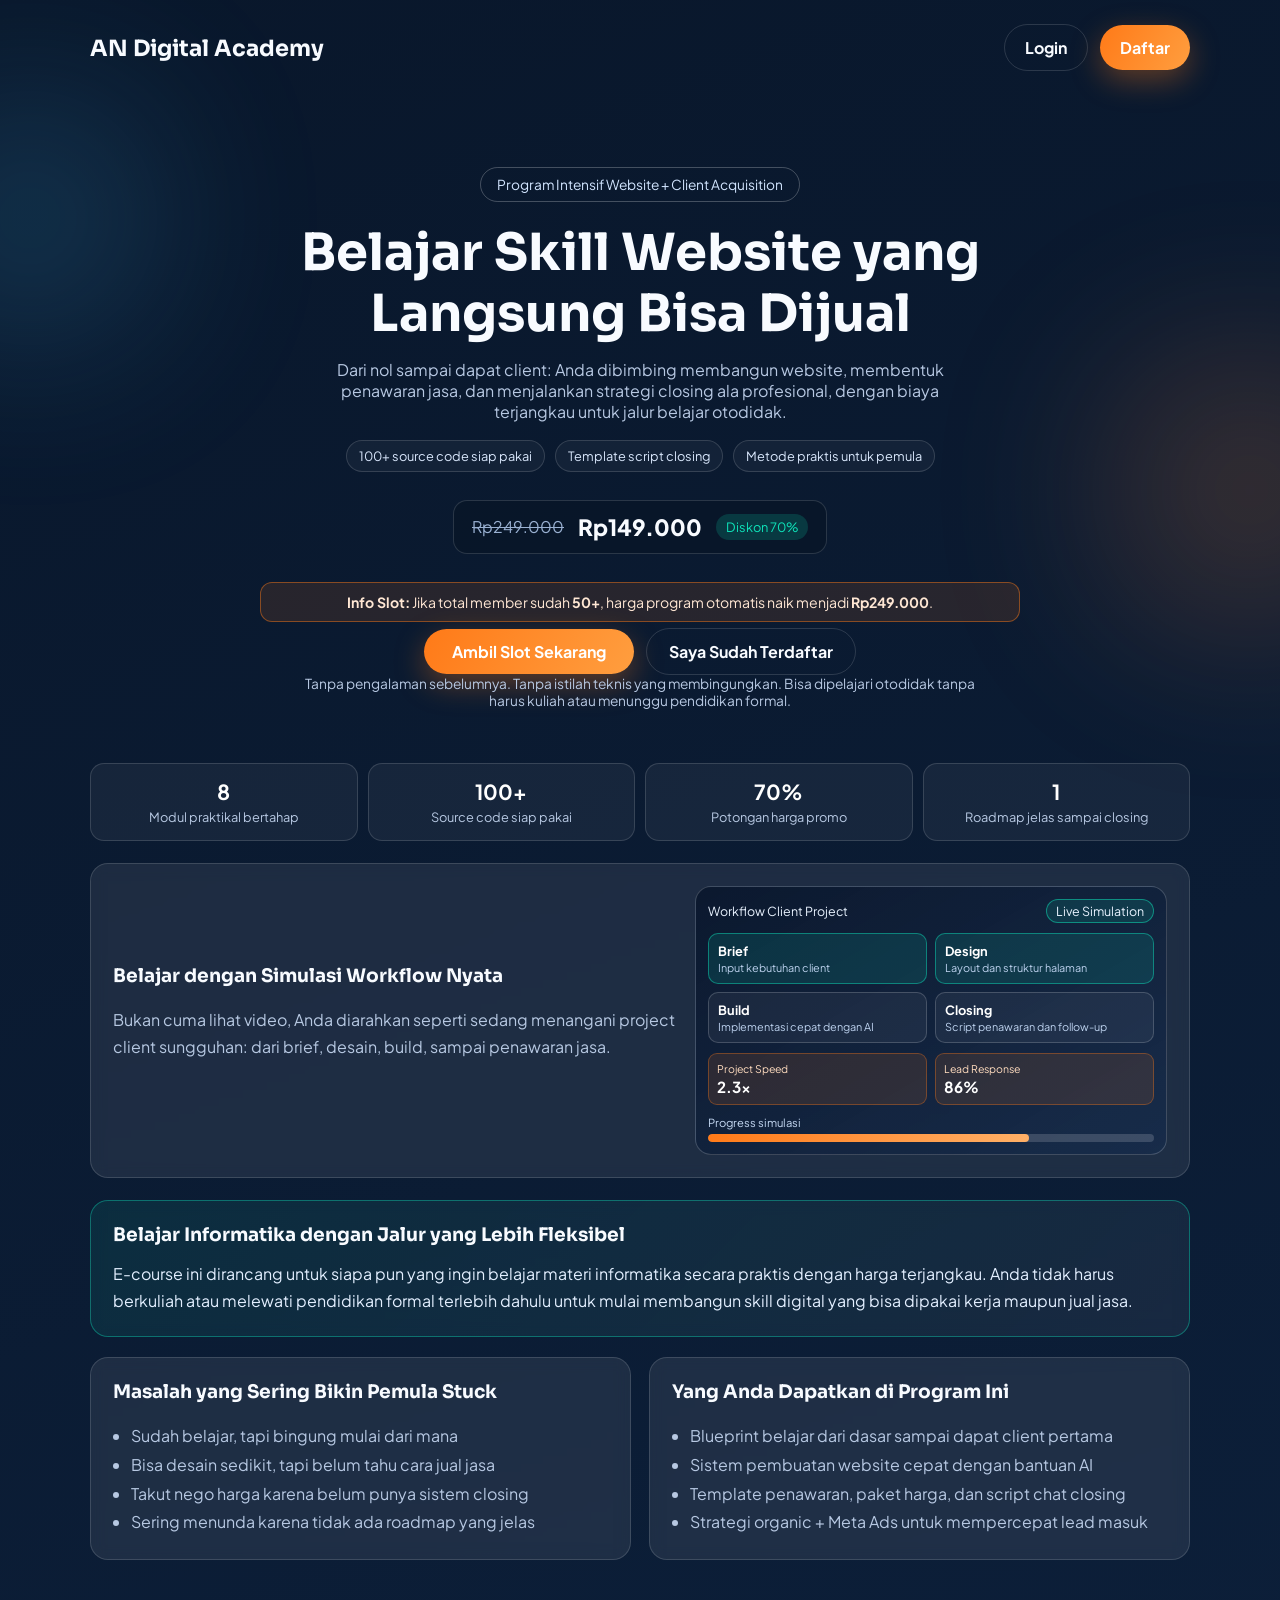
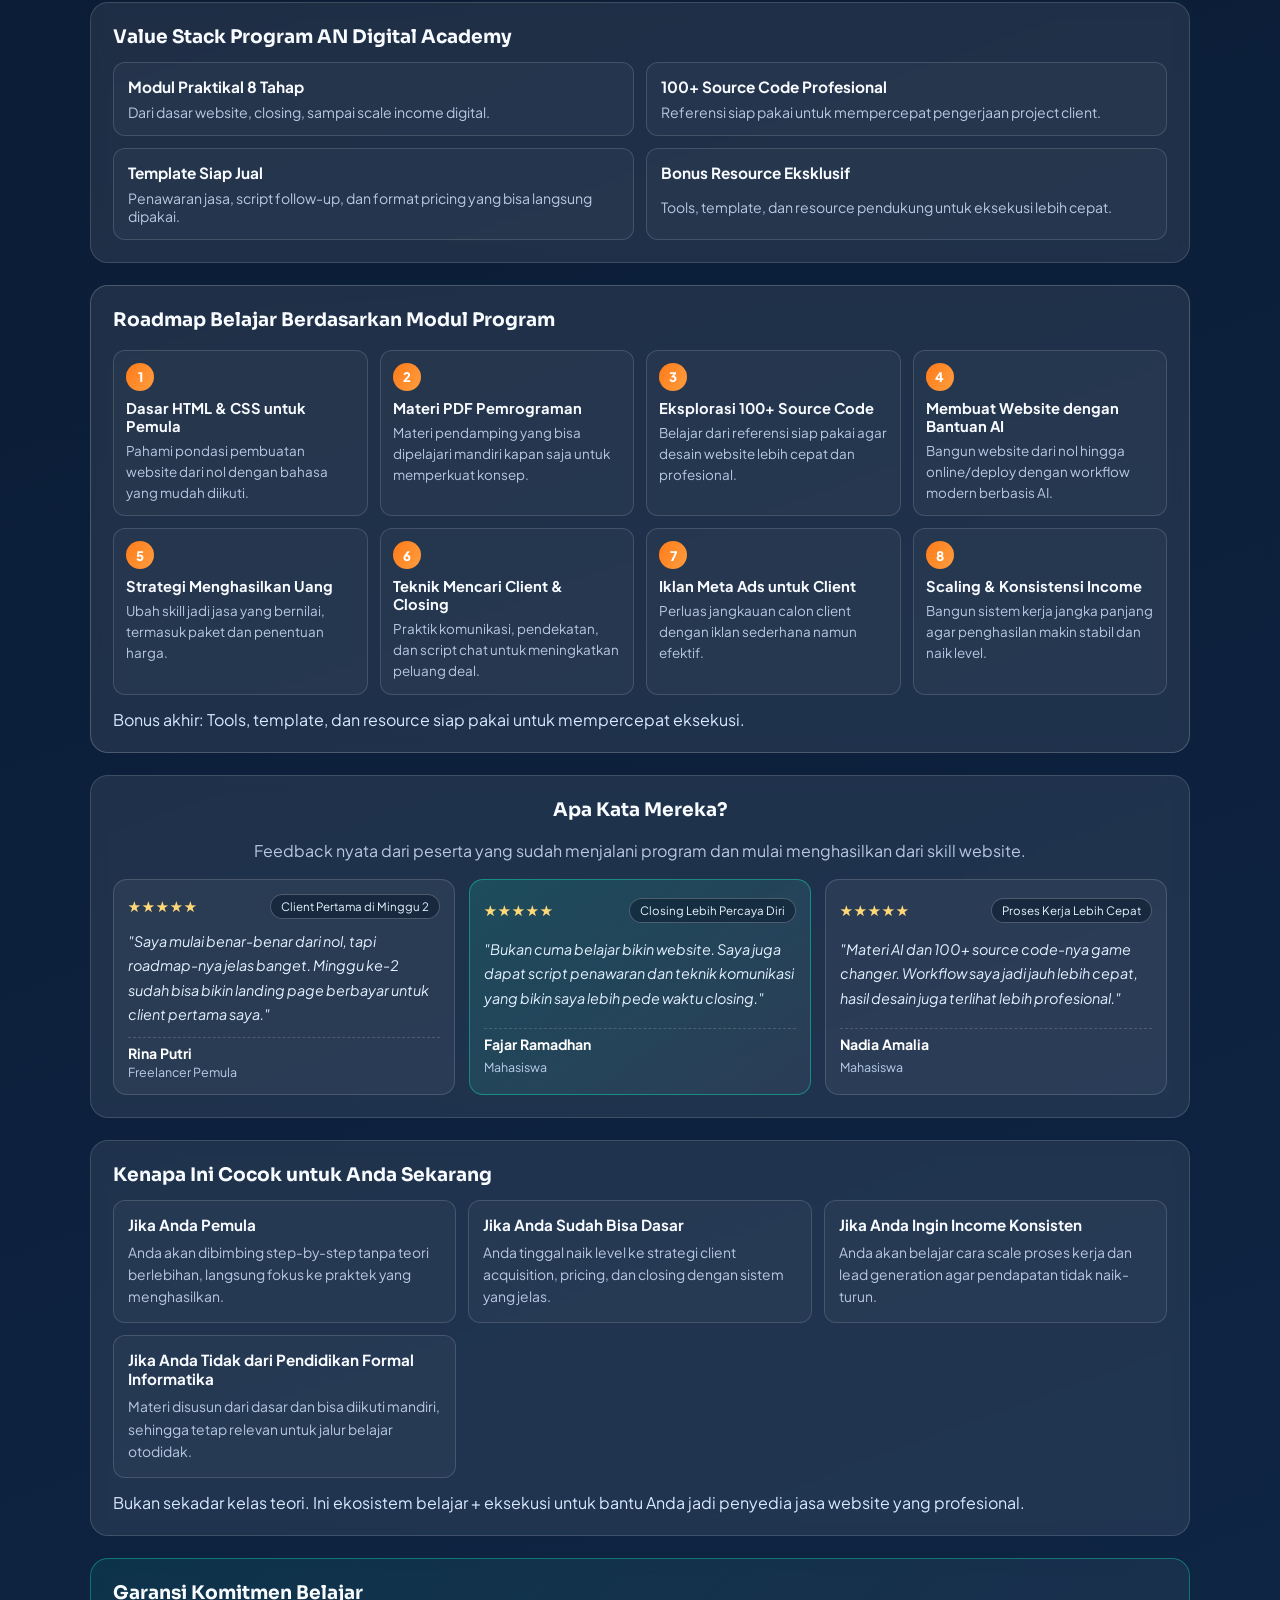
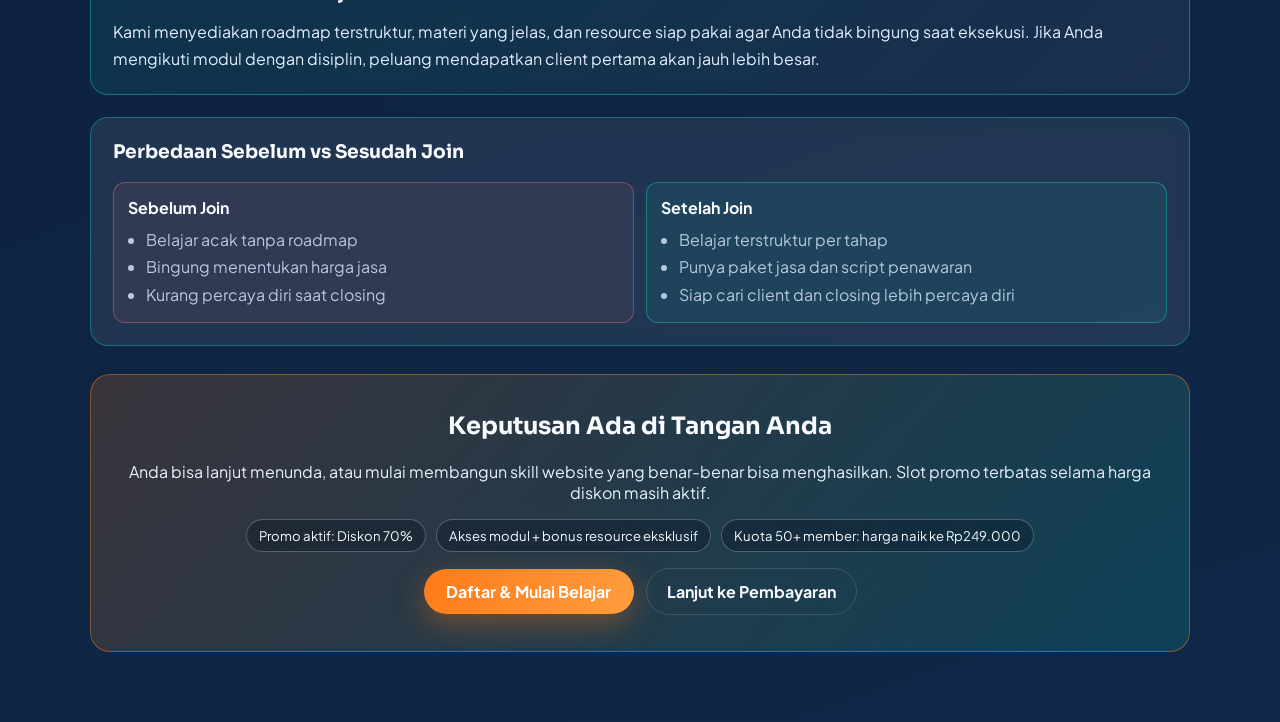
==== index.html @ 570a6ccb "add project" ====
<!DOCTYPE html>
<html lang="id">
<head>
  <meta charset="UTF-8">
  <meta name="viewport" content="width=device-width, initial-scale=1.0">
  <title>AN Digital Academy</title>

  <link rel="preconnect" href="https://fonts.googleapis.com">
  <link rel="preconnect" href="https://fonts.gstatic.com" crossorigin>
  <link href="https://fonts.googleapis.com/css2?family=Plus+Jakarta+Sans:wght@400;500;700;800&family=Sora:wght@600;700&display=swap" rel="stylesheet">
  <link rel="stylesheet" href="style.css">
</head>
<body>

  <div class="bg-glow bg-glow-left"></div>
  <div class="bg-glow bg-glow-right"></div>

  <header class="site-header container">
    <h1 class="brand">AN Digital Academy</h1>
    <nav class="nav-actions">
      <a href="login.html" class="btn btn-outline">Login</a>
      <a href="register.html" class="btn btn-primary">Daftar</a>
    </nav>
  </header>

  <main>
    <section class="hero container">
      <span class="pill">Program Intensif Website + Client Acquisition</span>
      <h2>Belajar Skill Website yang<br>Langsung Bisa Dijual</h2>
      <p>Dari nol sampai dapat client: Anda dibimbing membangun website, membentuk penawaran jasa, dan menjalankan strategi closing ala profesional, dengan biaya terjangkau untuk jalur belajar otodidak.</p>

      <div class="hero-proof">
        <span>100+ source code siap pakai</span>
        <span>Template script closing</span>
        <span>Metode praktis untuk pemula</span>
      </div>

      <div class="price-box">
        <span class="old">Rp249.000</span>
        <span class="new">Rp149.000</span>
        <span class="tag">Diskon 70%</span>
      </div>

      <div class="slot-alert">
        <strong>Info Slot:</strong> Jika total member sudah <strong>50+</strong>, harga program otomatis naik menjadi <strong>Rp249.000</strong>.
      </div>

      <div class="hero-actions">
        <a href="register.html" class="btn btn-primary">Ambil Slot Sekarang</a>
        <a href="login.html" class="btn btn-outline">Saya Sudah Terdaftar</a>
      </div>

      <p class="hero-note">Tanpa pengalaman sebelumnya. Tanpa istilah teknis yang membingungkan. Bisa dipelajari otodidak tanpa harus kuliah atau menunggu pendidikan formal.</p>
    </section>

    <section class="container stats-strip">
      <article class="stat-item">
        <strong>8</strong>
        <span>Modul praktikal bertahap</span>
      </article>
      <article class="stat-item">
        <strong>100+</strong>
        <span>Source code siap pakai</span>
      </article>
      <article class="stat-item">
        <strong>70%</strong>
        <span>Potongan harga promo</span>
      </article>
      <article class="stat-item">
        <strong>1</strong>
        <span>Roadmap jelas sampai closing</span>
      </article>
    </section>

    <section class="container card card-wide visual-spotlight">
      <div class="spotlight-copy">
        <h3>Belajar dengan Simulasi Workflow Nyata</h3>
        <p>Bukan cuma lihat video, Anda diarahkan seperti sedang menangani project client sungguhan: dari brief, desain, build, sampai penawaran jasa.</p>
      </div>
      <div class="workflow-mockup" aria-hidden="true">
        <div class="workflow-header">
          <span>Workflow Client Project</span>
          <span class="workflow-status">Live Simulation</span>
        </div>
        <div class="workflow-steps">
          <div class="workflow-step active">
            <strong>Brief</strong>
            <small>Input kebutuhan client</small>
          </div>
          <div class="workflow-step active">
            <strong>Design</strong>
            <small>Layout dan struktur halaman</small>
          </div>
          <div class="workflow-step">
            <strong>Build</strong>
            <small>Implementasi cepat dengan AI</small>
          </div>
          <div class="workflow-step">
            <strong>Closing</strong>
            <small>Script penawaran dan follow-up</small>
          </div>
        </div>
        <div class="workflow-kpi">
          <article>
            <span>Project Speed</span>
            <strong>2.3x</strong>
          </article>
          <article>
            <span>Lead Response</span>
            <strong>86%</strong>
          </article>
        </div>
        <div class="workflow-progress">
          <span>Progress simulasi</span>
          <div class="progress-track"><i></i></div>
        </div>
      </div>
    </section>

    <section class="container card card-wide guarantee-box">
      <h3>Belajar Informatika dengan Jalur yang Lebih Fleksibel</h3>
      <p>E-course ini dirancang untuk siapa pun yang ingin belajar materi informatika secara praktis dengan harga terjangkau. Anda tidak harus berkuliah atau melewati pendidikan formal terlebih dahulu untuk mulai membangun skill digital yang bisa dipakai kerja maupun jual jasa.</p>
    </section>

    <section class="container section-grid lp-pain-grid">
      <article class="card">
        <h3>Masalah yang Sering Bikin Pemula Stuck</h3>
        <ul class="feature-list">
          <li>Sudah belajar, tapi bingung mulai dari mana</li>
          <li>Bisa desain sedikit, tapi belum tahu cara jual jasa</li>
          <li>Takut nego harga karena belum punya sistem closing</li>
          <li>Sering menunda karena tidak ada roadmap yang jelas</li>
        </ul>
      </article>

      <article class="card">
        <h3>Yang Anda Dapatkan di Program Ini</h3>
        <ul class="feature-list">
          <li>Blueprint belajar dari dasar sampai dapat client pertama</li>
          <li>Sistem pembuatan website cepat dengan bantuan AI</li>
          <li>Template penawaran, paket harga, dan script chat closing</li>
          <li>Strategi organic + Meta Ads untuk mempercepat lead masuk</li>
        </ul>
      </article>
    </section>

    <section class="container card card-wide offer-stack">
      <h3>Value Stack Program AN Digital Academy</h3>
      <div class="stack-grid">
        <article class="stack-item">
          <strong>Modul Praktikal 8 Tahap</strong>
          <span>Dari dasar website, closing, sampai scale income digital.</span>
        </article>
        <article class="stack-item">
          <strong>100+ Source Code Profesional</strong>
          <span>Referensi siap pakai untuk mempercepat pengerjaan project client.</span>
        </article>
        <article class="stack-item">
          <strong>Template Siap Jual</strong>
          <span>Penawaran jasa, script follow-up, dan format pricing yang bisa langsung dipakai.</span>
        </article>
        <article class="stack-item">
          <strong>Bonus Resource Eksklusif</strong>
          <span>Tools, template, dan resource pendukung untuk eksekusi lebih cepat.</span>
        </article>
      </div>
    </section>

    <section class="container card card-wide roadmap-box">
      <h3>Roadmap Belajar Berdasarkan Modul Program</h3>
      <div class="roadmap-track">
        <article class="roadmap-step">
          <span class="step-dot">1</span>
          <h4>Dasar HTML &amp; CSS untuk Pemula</h4>
          <p>Pahami pondasi pembuatan website dari nol dengan bahasa yang mudah diikuti.</p>
        </article>
        <article class="roadmap-step">
          <span class="step-dot">2</span>
          <h4>Materi PDF Pemrograman</h4>
          <p>Materi pendamping yang bisa dipelajari mandiri kapan saja untuk memperkuat konsep.</p>
        </article>
        <article class="roadmap-step">
          <span class="step-dot">3</span>
          <h4>Eksplorasi 100+ Source Code</h4>
          <p>Belajar dari referensi siap pakai agar desain website lebih cepat dan profesional.</p>
        </article>
        <article class="roadmap-step">
          <span class="step-dot">4</span>
          <h4>Membuat Website dengan Bantuan AI</h4>
          <p>Bangun website dari nol hingga online/deploy dengan workflow modern berbasis AI.</p>
        </article>
        <article class="roadmap-step">
          <span class="step-dot">5</span>
          <h4>Strategi Menghasilkan Uang</h4>
          <p>Ubah skill jadi jasa yang bernilai, termasuk paket dan penentuan harga.</p>
        </article>
        <article class="roadmap-step">
          <span class="step-dot">6</span>
          <h4>Teknik Mencari Client &amp; Closing</h4>
          <p>Praktik komunikasi, pendekatan, dan script chat untuk meningkatkan peluang deal.</p>
        </article>
        <article class="roadmap-step">
          <span class="step-dot">7</span>
          <h4>Iklan Meta Ads untuk Client</h4>
          <p>Perluas jangkauan calon client dengan iklan sederhana namun efektif.</p>
        </article>
        <article class="roadmap-step">
          <span class="step-dot">8</span>
          <h4>Scaling &amp; Konsistensi Income</h4>
          <p>Bangun sistem kerja jangka panjang agar penghasilan makin stabil dan naik level.</p>
        </article>
      </div>
      <p class="closing-note">Bonus akhir: Tools, template, dan resource siap pakai untuk mempercepat eksekusi.</p>
    </section>

    <section class="container card card-wide testimonials">
      <div class="testimonials-head">
        <h3>Apa Kata Mereka?</h3>
        <p>Feedback nyata dari peserta yang sudah menjalani program dan mulai menghasilkan dari skill website.</p>
      </div>

      <div class="quote-grid">
        <article class="testimonial-card">
          <div class="testimonial-top">
            <span class="rating">★★★★★</span>
            <span class="result-tag">Client Pertama di Minggu 2</span>
          </div>
          <blockquote>"Saya mulai benar-benar dari nol, tapi roadmap-nya jelas banget. Minggu ke-2 sudah bisa bikin landing page berbayar untuk client pertama saya."</blockquote>
          <div class="testimonial-user">
            <strong>Rina Putri</strong>
            <span>Freelancer Pemula</span>
          </div>
        </article>

        <article class="testimonial-card featured">
          <div class="testimonial-top">
            <span class="rating">★★★★★</span>
            <span class="result-tag">Closing Lebih Percaya Diri</span>
          </div>
          <blockquote>"Bukan cuma belajar bikin website. Saya juga dapat script penawaran dan teknik komunikasi yang bikin saya lebih pede waktu closing."</blockquote>
          <div class="testimonial-user">
            <strong>Fajar Ramadhan</strong>
            <span>Mahasiswa</span>
          </div>
        </article>

        <article class="testimonial-card">
          <div class="testimonial-top">
            <span class="rating">★★★★★</span>
            <span class="result-tag">Proses Kerja Lebih Cepat</span>
          </div>
          <blockquote>"Materi AI dan 100+ source code-nya game changer. Workflow saya jadi jauh lebih cepat, hasil desain juga terlihat lebih profesional."</blockquote>
          <div class="testimonial-user">
            <strong>Nadia Amalia</strong>
            <span>Mahasiswa</span>
          </div>
        </article>
      </div>
    </section>

    <section class="container card card-wide closing-frame">
      <h3>Kenapa Ini Cocok untuk Anda Sekarang</h3>
      <div class="closing-grid">
        <div>
          <h4>Jika Anda Pemula</h4>
          <p>Anda akan dibimbing step-by-step tanpa teori berlebihan, langsung fokus ke praktek yang menghasilkan.</p>
        </div>
        <div>
          <h4>Jika Anda Sudah Bisa Dasar</h4>
          <p>Anda tinggal naik level ke strategi client acquisition, pricing, dan closing dengan sistem yang jelas.</p>
        </div>
        <div>
          <h4>Jika Anda Ingin Income Konsisten</h4>
          <p>Anda akan belajar cara scale proses kerja dan lead generation agar pendapatan tidak naik-turun.</p>
        </div>
        <div>
          <h4>Jika Anda Tidak dari Pendidikan Formal Informatika</h4>
          <p>Materi disusun dari dasar dan bisa diikuti mandiri, sehingga tetap relevan untuk jalur belajar otodidak.</p>
        </div>
      </div>
      <p class="closing-note">Bukan sekadar kelas teori. Ini ekosistem belajar + eksekusi untuk bantu Anda jadi penyedia jasa website yang profesional.</p>
    </section>

    <section class="container card card-wide guarantee-box">
      <h3>Garansi Komitmen Belajar</h3>
      <p>Kami menyediakan roadmap terstruktur, materi yang jelas, dan resource siap pakai agar Anda tidak bingung saat eksekusi. Jika Anda mengikuti modul dengan disiplin, peluang mendapatkan client pertama akan jauh lebih besar.</p>
    </section>

    <section class="container card card-wide compare-box">
      <h3>Perbedaan Sebelum vs Sesudah Join</h3>
      <div class="compare-grid">
        <article class="compare-side before">
          <h4>Sebelum Join</h4>
          <ul>
            <li>Belajar acak tanpa roadmap</li>
            <li>Bingung menentukan harga jasa</li>
            <li>Kurang percaya diri saat closing</li>
          </ul>
        </article>
        <article class="compare-side after">
          <h4>Setelah Join</h4>
          <ul>
            <li>Belajar terstruktur per tahap</li>
            <li>Punya paket jasa dan script penawaran</li>
            <li>Siap cari client dan closing lebih percaya diri</li>
          </ul>
        </article>
      </div>
    </section>

    <section class="container cta">
      <h2>Keputusan Ada di Tangan Anda</h2>
      <p>Anda bisa lanjut menunda, atau mulai membangun skill website yang benar-benar bisa menghasilkan. Slot promo terbatas selama harga diskon masih aktif.</p>
      <div class="urgency-bar">
        <span>Promo aktif: Diskon 70%</span>
        <span>Akses modul + bonus resource eksklusif</span>
        <span>Kuota 50+ member: harga naik ke Rp249.000</span>
      </div>
      <div class="hero-actions">
        <a href="register.html" class="btn btn-primary">Daftar & Mulai Belajar</a>
        <a href="payment.html" class="btn btn-outline">Lanjut ke Pembayaran</a>
      </div>
    </section>
  </main>

</body>
</html>
---- style.css ----
:root {
  --bg-1: #09172b;
  --bg-2: #0f2748;
  --bg-card: rgba(255, 255, 255, 0.08);
  --text-main: #f8fbff;
  --text-soft: #b7c8e2;
  --line: rgba(255, 255, 255, 0.14);
  --primary: #ff7a18;
  --primary-dark: #dd6208;
  --accent: #0fe3ba;
  --danger: #ff6f7d;
}

* {
  box-sizing: border-box;
}

body {
  margin: 0;
  font-family: "Plus Jakarta Sans", sans-serif;
  color: var(--text-main);
  background:
    radial-gradient(1000px 500px at 10% -10%, #1f4f91 0%, transparent 60%),
    radial-gradient(900px 450px at 90% -20%, #6a2f8f 0%, transparent 55%),
    linear-gradient(160deg, var(--bg-1), var(--bg-2));
  min-height: 100vh;
  position: relative;
  overflow-x: hidden;
}

h1,
h2,
h3 {
  font-family: "Sora", sans-serif;
  margin-top: 0;
}

a {
  color: inherit;
}

.container {
  width: min(1100px, 92%);
  margin: 0 auto;
}

.bg-glow {
  position: fixed;
  border-radius: 50%;
  filter: blur(100px);
  opacity: 0.25;
  pointer-events: none;
  z-index: -1;
}

.bg-glow-left {
  width: 220px;
  height: 220px;
  background: #4bc7ff;
  top: 12%;
  left: -80px;
}

.bg-glow-right {
  width: 260px;
  height: 260px;
  background: #ff8a3c;
  top: 40%;
  right: -100px;
}

.site-header {
  padding: 24px 0;
  display: flex;
  justify-content: space-between;
  align-items: center;
  gap: 20px;
}

.brand {
  margin: 0;
  font-size: 1.4rem;
}

.nav-actions,
.hero-actions {
  display: flex;
  align-items: center;
  gap: 12px;
  flex-wrap: wrap;
}

.nav-actions {
  justify-content: flex-end;
}

.hero-actions {
  justify-content: center;
  margin-top: 4px;
}

.hero-actions .btn {
  min-width: 210px;
}

.btn {
  border: none;
  border-radius: 999px;
  padding: 12px 20px;
  text-decoration: none;
  display: inline-flex;
  align-items: center;
  justify-content: center;
  font-weight: 700;
  transition: 0.25s ease;
  cursor: pointer;
}

.btn-primary {
  background: linear-gradient(120deg, var(--primary), #ff9e3f);
  color: #fff;
  box-shadow: 0 10px 30px rgba(255, 122, 24, 0.35);
}

.btn-primary:hover {
  transform: translateY(-2px);
  background: linear-gradient(120deg, var(--primary-dark), #f18924);
}

.btn-outline {
  background: transparent;
  color: var(--text-main);
  border: 1px solid var(--line);
}

.btn-outline:hover {
  border-color: var(--accent);
  color: var(--accent);
}

.hero {
  text-align: center;
  padding: 72px 0 46px;
}

.pill {
  border: 1px solid rgba(255, 255, 255, 0.24);
  border-radius: 999px;
  padding: 8px 16px;
  font-size: 0.86rem;
  display: inline-block;
  margin-bottom: 20px;
  color: #d2e5ff;
}

.hero h2 {
  font-size: clamp(1.9rem, 4vw, 3.2rem);
  line-height: 1.2;
  margin-bottom: 14px;
}

.hero p {
  max-width: 680px;
  margin: 0 auto;
  color: var(--text-soft);
}

.hero-proof {
  margin: 18px auto 0;
  display: flex;
  gap: 10px;
  justify-content: center;
  flex-wrap: wrap;
}

.hero-proof span {
  border: 1px solid var(--line);
  border-radius: 999px;
  padding: 7px 12px;
  font-size: 0.8rem;
  color: #d8e6fb;
  background: rgba(255, 255, 255, 0.04);
}

.hero-note {
  margin-top: 14px;
  font-size: 0.86rem;
  color: #d5e8ff;
}

.slot-alert {
  margin: 0 auto 6px;
  max-width: 760px;
  border: 1px solid rgba(255, 122, 24, 0.45);
  background: rgba(255, 122, 24, 0.12);
  color: #ffe7d4;
  border-radius: 12px;
  padding: 10px 14px;
  font-size: 0.88rem;
}

.stats-strip {
  margin-top: 8px;
  display: grid;
  grid-template-columns: repeat(4, minmax(0, 1fr));
  gap: 10px;
}

.stat-item {
  border: 1px solid var(--line);
  border-radius: 14px;
  padding: 14px;
  text-align: center;
  background: rgba(255, 255, 255, 0.05);
}

.stat-item strong {
  display: block;
  font-size: 1.3rem;
  color: #ffffff;
}

.stat-item span {
  color: var(--text-soft);
  font-size: 0.8rem;
}

.visual-spotlight {
  display: grid;
  grid-template-columns: 1.2fr 1fr;
  gap: 16px;
  align-items: center;
}

.spotlight-copy p {
  color: var(--text-soft);
  line-height: 1.7;
}

.workflow-mockup {
  border: 1px solid rgba(255, 255, 255, 0.2);
  border-radius: 16px;
  padding: 12px;
  background: linear-gradient(150deg, rgba(11, 24, 46, 0.95), rgba(22, 44, 77, 0.7));
}

.workflow-header {
  display: flex;
  align-items: center;
  justify-content: space-between;
  gap: 8px;
  margin-bottom: 10px;
}

.workflow-header span {
  font-size: 0.78rem;
  color: #e9f3ff;
}

.workflow-status {
  border: 1px solid rgba(15, 227, 186, 0.5);
  border-radius: 999px;
  padding: 3px 9px;
  background: rgba(15, 227, 186, 0.12);
  color: #95ffee;
}

.workflow-steps {
  display: grid;
  grid-template-columns: repeat(2, minmax(0, 1fr));
  gap: 8px;
  margin-bottom: 10px;
}

.workflow-step {
  padding: 9px;
  border-radius: 10px;
  background: rgba(255, 255, 255, 0.05);
  border: 1px solid rgba(255, 255, 255, 0.18);
  display: grid;
  gap: 2px;
}

.workflow-step strong {
  font-size: 0.8rem;
  color: #ffffff;
}

.workflow-step small {
  font-size: 0.68rem;
  color: #bdd2ee;
}

.workflow-step.active {
  border-color: rgba(15, 227, 186, 0.45);
  background: rgba(15, 227, 186, 0.12);
}

.workflow-kpi {
  display: grid;
  grid-template-columns: repeat(2, minmax(0, 1fr));
  gap: 8px;
  margin-bottom: 10px;
}

.workflow-kpi article {
  border-radius: 9px;
  padding: 8px;
  background: rgba(255, 122, 24, 0.12);
  border: 1px solid rgba(255, 122, 24, 0.35);
  display: grid;
  gap: 2px;
}

.workflow-kpi span {
  font-size: 0.66rem;
  color: #ffdcbf;
}

.workflow-kpi strong {
  font-size: 0.95rem;
  color: #fff;
}

.workflow-progress span {
  display: block;
  font-size: 0.7rem;
  color: #c6daf4;
  margin-bottom: 5px;
}

.progress-track {
  height: 8px;
  width: 100%;
  border-radius: 9px;
  overflow: hidden;
  background: rgba(255, 255, 255, 0.16);
}

.progress-track i {
  display: block;
  height: 100%;
  width: 72%;
  background: linear-gradient(120deg, var(--primary), #ffb067);
  border-radius: 999px;
}

.price-box {
  display: inline-flex;
  align-items: center;
  gap: 14px;
  margin: 28px 0;
  padding: 12px 18px;
  border-radius: 14px;
  background: rgba(8, 20, 38, 0.6);
  border: 1px solid var(--line);
}

.old {
  text-decoration: line-through;
  color: #9ab1d2;
}

.new {
  font-size: 1.4rem;
  font-weight: 800;
}

.tag {
  background: rgba(15, 227, 186, 0.17);
  color: var(--accent);
  padding: 5px 10px;
  border-radius: 999px;
  font-size: 0.8rem;
}

.section-grid {
  padding: 20px 0;
  display: grid;
  grid-template-columns: repeat(2, minmax(0, 1fr));
  gap: 18px;
}

.card {
  background: var(--bg-card);
  border: 1px solid var(--line);
  border-radius: 18px;
  padding: 22px;
  backdrop-filter: blur(7px);
}

.card-wide {
  margin-top: 22px;
}

.lp-pain-grid .card {
  animation: rise-in 0.55s ease both;
}

.lp-pain-grid .card:nth-child(2) {
  animation-delay: 0.12s;
}

.feature-list {
  margin: 0;
  padding-left: 18px;
  color: var(--text-soft);
  line-height: 1.8;
}

.offer-stack h3,
.closing-frame h3,
.guarantee-box h3 {
  margin-bottom: 14px;
}

.stack-grid {
  display: grid;
  grid-template-columns: repeat(2, minmax(0, 1fr));
  gap: 12px;
}

.stack-item {
  border: 1px solid var(--line);
  background: rgba(255, 255, 255, 0.03);
  border-radius: 12px;
  padding: 14px;
  display: grid;
  gap: 7px;
}

.stack-item strong {
  font-size: 0.96rem;
}

.stack-item span {
  color: var(--text-soft);
  font-size: 0.88rem;
}

.roadmap-box {
  border-color: rgba(255, 255, 255, 0.2);
}

.roadmap-track {
  margin-top: 8px;
  display: grid;
  grid-template-columns: repeat(4, minmax(0, 1fr));
  gap: 12px;
}

.roadmap-step {
  border: 1px solid var(--line);
  border-radius: 12px;
  padding: 12px;
  background: rgba(255, 255, 255, 0.03);
}

.step-dot {
  width: 28px;
  height: 28px;
  border-radius: 50%;
  display: inline-flex;
  align-items: center;
  justify-content: center;
  background: linear-gradient(120deg, var(--primary), #ff9e3f);
  color: #fff;
  font-weight: 800;
  font-size: 0.82rem;
  margin-bottom: 8px;
}

.roadmap-step h4 {
  margin: 0 0 6px;
  font-size: 0.92rem;
}

.roadmap-step p {
  margin: 0;
  color: var(--text-soft);
  font-size: 0.84rem;
  line-height: 1.55;
}

.testimonials {
  text-align: center;
}

.testimonials-head p {
  margin: 0;
  color: var(--text-soft);
}

.quote-grid {
  display: grid;
  grid-template-columns: repeat(3, minmax(0, 1fr));
  gap: 14px;
  margin-top: 18px;
}

.testimonial-card {
  margin: 0;
  padding: 14px;
  border-radius: 14px;
  background: rgba(255, 255, 255, 0.05);
  border: 1px solid var(--line);
  color: #d8e8ff;
  text-align: left;
  display: grid;
  gap: 10px;
  transition: transform 0.22s ease, border-color 0.22s ease, background 0.22s ease;
}

.testimonial-card:hover {
  transform: translateY(-4px);
  border-color: rgba(255, 255, 255, 0.32);
  background: rgba(255, 255, 255, 0.09);
}

.testimonial-card.featured {
  border-color: rgba(15, 227, 186, 0.45);
  background: linear-gradient(145deg, rgba(15, 227, 186, 0.15), rgba(255, 255, 255, 0.05));
}

.testimonial-top {
  display: flex;
  justify-content: space-between;
  align-items: center;
  gap: 8px;
  flex-wrap: wrap;
}

.rating {
  color: #ffd978;
  letter-spacing: 1px;
  font-size: 0.9rem;
}

.result-tag {
  border: 1px solid rgba(255, 255, 255, 0.24);
  border-radius: 999px;
  padding: 4px 10px;
  font-size: 0.72rem;
  color: #e8f4ff;
  background: rgba(9, 23, 43, 0.5);
}

.testimonial-card blockquote {
  margin: 0;
  padding: 0;
  border-radius: 0;
  background: transparent;
  color: #e3f0ff;
  font-style: italic;
  line-height: 1.7;
  font-size: 0.9rem;
}

.testimonial-user {
  display: grid;
  gap: 2px;
  padding-top: 6px;
  border-top: 1px dashed rgba(255, 255, 255, 0.16);
}

.testimonial-user strong {
  font-size: 0.88rem;
  color: #ffffff;
}

.testimonial-user span {
  font-size: 0.78rem;
  color: #b9ceea;
}

.closing-grid {
  display: grid;
  grid-template-columns: repeat(3, minmax(0, 1fr));
  gap: 12px;
}

.closing-grid div {
  border: 1px solid var(--line);
  border-radius: 12px;
  padding: 14px;
  background: rgba(255, 255, 255, 0.03);
}

.closing-grid h4 {
  margin: 0 0 8px;
  font-size: 0.95rem;
}

.closing-grid p {
  margin: 0;
  color: var(--text-soft);
  font-size: 0.87rem;
  line-height: 1.6;
}

.closing-note {
  margin: 14px 0 0;
  color: #d7eaff;
}

.guarantee-box {
  border-color: rgba(15, 227, 186, 0.38);
  background: linear-gradient(135deg, rgba(15, 227, 186, 0.09), rgba(255, 255, 255, 0.05));
}

.guarantee-box p {
  margin: 0;
  color: #e3efff;
  line-height: 1.7;
}

.compare-box {
  border-color: rgba(15, 227, 186, 0.34);
}

.compare-grid {
  display: grid;
  grid-template-columns: 1fr 1fr;
  gap: 12px;
}

.compare-side {
  border: 1px solid var(--line);
  border-radius: 12px;
  padding: 14px;
}

.compare-side h4 {
  margin: 0 0 8px;
}

.compare-side ul {
  margin: 0;
  padding-left: 18px;
  color: var(--text-soft);
  line-height: 1.7;
}

.compare-side.before {
  background: rgba(255, 111, 125, 0.08);
  border-color: rgba(255, 111, 125, 0.4);
}

.compare-side.after {
  background: rgba(15, 227, 186, 0.08);
  border-color: rgba(15, 227, 186, 0.4);
}

.cta {
  text-align: center;
  margin: 28px auto 70px;
  padding: 36px 20px;
  border: 1px solid rgba(255, 122, 24, 0.45);
  border-radius: 20px;
  background: linear-gradient(130deg, rgba(255, 122, 24, 0.18), rgba(15, 227, 186, 0.14));
}

.cta p {
  color: #e8f2ff;
}

.cta .hero-actions {
  margin-top: 16px;
}

.urgency-bar {
  margin: 16px auto 0;
  display: flex;
  gap: 10px;
  justify-content: center;
  flex-wrap: wrap;
}

.urgency-bar span {
  font-size: 0.82rem;
  border-radius: 999px;
  padding: 7px 12px;
  border: 1px solid rgba(255, 255, 255, 0.25);
  background: rgba(6, 18, 35, 0.35);
}

.page-shell {
  padding: 26px 0 60px;
}

.panel {
  width: min(640px, 92%);
  margin: 22px auto;
  background: var(--bg-card);
  border: 1px solid var(--line);
  border-radius: 18px;
  padding: 24px;
  backdrop-filter: blur(7px);
}

.panel h2 {
  margin-bottom: 8px;
}

.muted {
  color: var(--text-soft);
  margin-top: 0;
}

.form-grid {
  margin-top: 16px;
  display: grid;
  gap: 14px;
}

label {
  font-weight: 600;
  font-size: 0.92rem;
}

input,
select,
textarea {
  width: 100%;
  margin-top: 7px;
  border: 1px solid var(--line);
  background: rgba(11, 24, 44, 0.8);
  color: var(--text-main);
  border-radius: 10px;
  padding: 11px 12px;
  font-family: inherit;
}

textarea {
  resize: vertical;
  min-height: 90px;
}

.form-footer {
  display: flex;
  justify-content: space-between;
  align-items: center;
  gap: 10px;
  flex-wrap: wrap;
  margin-top: 8px;
}

.text-link {
  color: var(--accent);
  text-decoration: none;
}

.text-link:hover {
  text-decoration: underline;
}

.status {
  min-height: 18px;
  color: #cde7ff;
  font-size: 0.9rem;
}

.status.error {
  color: var(--danger);
}

.status.success {
  color: var(--accent);
}

.method-list {
  display: grid;
  gap: 10px;
  margin-bottom: 16px;
}

.method-item {
  display: flex;
  align-items: center;
  justify-content: space-between;
  padding: 10px 12px;
  border: 1px solid var(--line);
  border-radius: 10px;
  background: rgba(255, 255, 255, 0.03);
}

.business-contact {
  border: 1px solid rgba(15, 227, 186, 0.35);
  border-radius: 10px;
  background: rgba(15, 227, 186, 0.09);
  padding: 10px 12px;
  color: #d8f9f2;
}

.business-contact a {
  color: #8ffff2;
  font-weight: 700;
}

.business-contact a:hover {
  text-decoration: underline;
}

.qris-box {
  margin: 14px 0 18px;
  padding: 14px;
  border: 1px solid var(--line);
  border-radius: 14px;
  background: rgba(255, 255, 255, 0.04);
  text-align: center;
}

.qris-box h3 {
  margin-bottom: 6px;
}

.qris-image {
  width: min(260px, 100%);
  border-radius: 10px;
  border: 1px solid var(--line);
  background: #fff;
  padding: 8px;
}

.table-wrap {
  overflow: auto;
}

table {
  width: 100%;
  border-collapse: collapse;
  min-width: 550px;
}

th,
td {
  border-bottom: 1px solid var(--line);
  text-align: left;
  padding: 10px 8px;
  font-size: 0.9rem;
}

th {
  color: #d2e7ff;
}

.admin-header {
  display: flex;
  justify-content: space-between;
  align-items: center;
  gap: 12px;
  flex-wrap: wrap;
}

.verify-btn {
  padding: 8px 12px;
  font-size: 0.82rem;
}

.admin-form-grid {
  margin-top: 12px;
}

.table-actions {
  display: flex;
  gap: 8px;
  flex-wrap: wrap;
}

.table-actions .btn {
  padding: 7px 11px;
  font-size: 0.8rem;
}

.class-grid {
  display: grid;
  grid-template-columns: repeat(2, minmax(0, 1fr));
  gap: 12px;
  margin-top: 12px;
}

.class-card {
  border: 1px solid var(--line);
  border-radius: 12px;
  padding: 14px;
  background: rgba(255, 255, 255, 0.03);
  display: grid;
  gap: 9px;
}

.class-card h4 {
  margin: 0;
  font-size: 0.98rem;
}

.class-card p {
  margin: 0;
  color: var(--text-soft);
  font-size: 0.88rem;
}

.class-card .btn {
  width: fit-content;
  padding: 8px 13px;
  font-size: 0.8rem;
}

.class-badge {
  display: inline-flex;
  width: fit-content;
  padding: 4px 10px;
  border-radius: 999px;
  font-size: 0.76rem;
  color: var(--accent);
  border: 1px solid rgba(15, 227, 186, 0.45);
  background: rgba(15, 227, 186, 0.12);
}

@keyframes rise-in {
  from {
    opacity: 0;
    transform: translateY(10px);
  }
  to {
    opacity: 1;
    transform: translateY(0);
  }
}

@media (max-width: 900px) {
  .section-grid,
  .quote-grid,
  .stack-grid,
  .closing-grid,
  .stats-strip,
  .roadmap-track,
  .compare-grid,
  .visual-spotlight {
    grid-template-columns: 1fr;
  }

  .site-header {
    flex-direction: column;
    align-items: stretch;
    gap: 12px;
  }

  .nav-actions,
  .hero-actions {
    width: 100%;
  }

  .nav-actions {
    display: grid;
    grid-template-columns: repeat(2, minmax(0, 1fr));
  }

  .hero-actions {
    display: grid;
    grid-template-columns: 1fr;
  }

  .nav-actions .btn,
  .hero-actions .btn {
    width: 100%;
    min-width: 0;
  }

  .class-grid {
    grid-template-columns: 1fr;
  }

  .hero {
    padding: 48px 0 30px;
  }

  .hero-proof {
    justify-content: flex-start;
  }

  .price-box {
    width: 100%;
    justify-content: center;
    flex-wrap: wrap;
    margin: 20px 0;
  }

  .card,
  .panel {
    padding: 18px;
  }

  .cta {
    margin-bottom: 48px;
    padding: 28px 16px;
  }

  .testimonial-top {
    flex-direction: column;
    align-items: flex-start;
  }
}

@media (max-width: 640px) {
  .container,
  .panel {
    width: min(1100px, 94%);
  }

  .bg-glow {
    opacity: 0.18;
    filter: blur(90px);
  }

  .brand {
    font-size: 1.2rem;
  }

  .pill {
    font-size: 0.76rem;
    padding: 7px 12px;
    margin-bottom: 14px;
  }

  .hero h2 {
    font-size: clamp(1.5rem, 8vw, 2rem);
    line-height: 1.25;
    margin-bottom: 10px;
  }

  .hero p,
  .hero-note {
    font-size: 0.9rem;
    line-height: 1.6;
  }

  .hero-proof span,
  .urgency-bar span,
  .result-tag {
    font-size: 0.72rem;
  }

  .slot-alert,
  .business-contact {
    font-size: 0.8rem;
  }

  .old {
    font-size: 0.88rem;
  }

  .new {
    font-size: 1.2rem;
  }

  .stat-item {
    padding: 12px;
  }

  .stat-item strong {
    font-size: 1.15rem;
  }

  .workflow-mockup {
    padding: 10px;
  }

  .workflow-steps {
    grid-template-columns: 1fr;
  }

  .quote-grid,
  .roadmap-track,
  .stack-grid,
  .closing-grid,
  .compare-grid {
    gap: 10px;
  }

  .testimonial-card {
    padding: 12px;
  }

  .testimonial-card blockquote {
    font-size: 0.86rem;
    line-height: 1.6;
  }

  .compare-side ul,
  .feature-list {
    line-height: 1.6;
  }
}
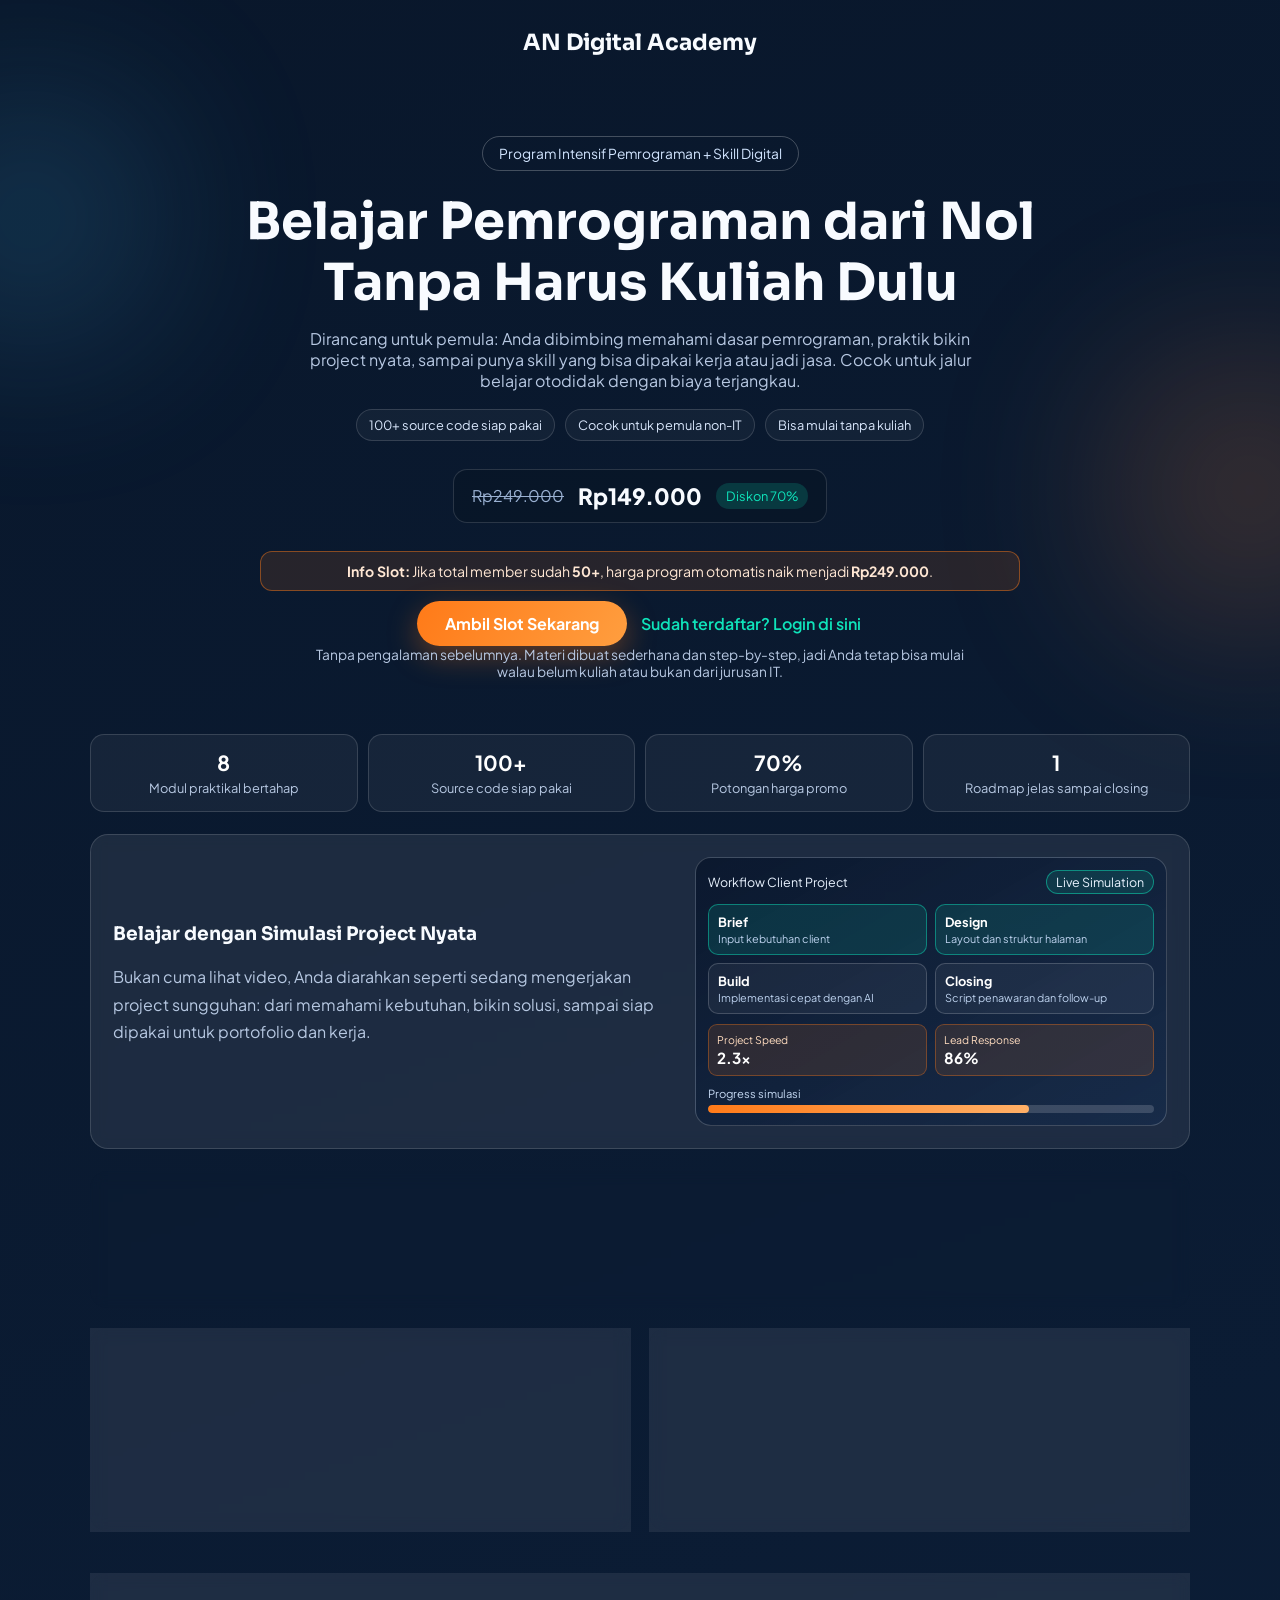
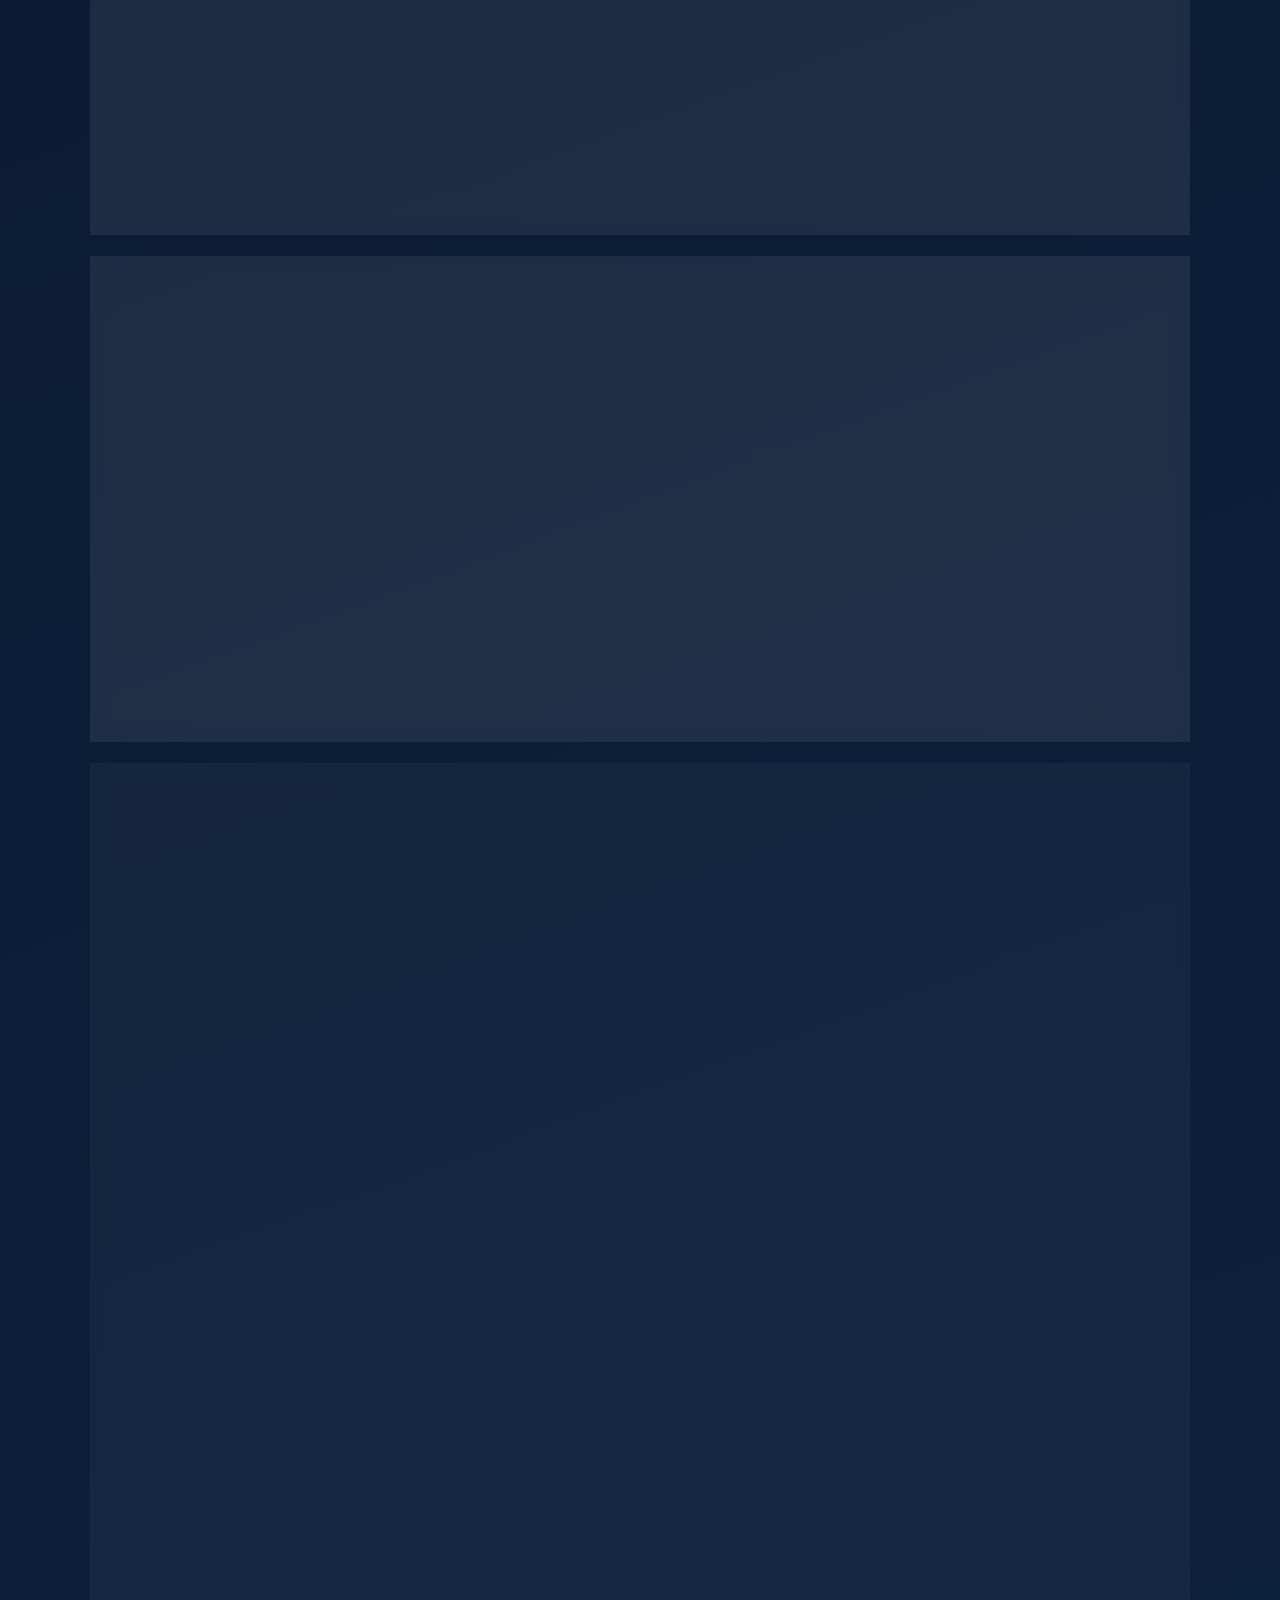
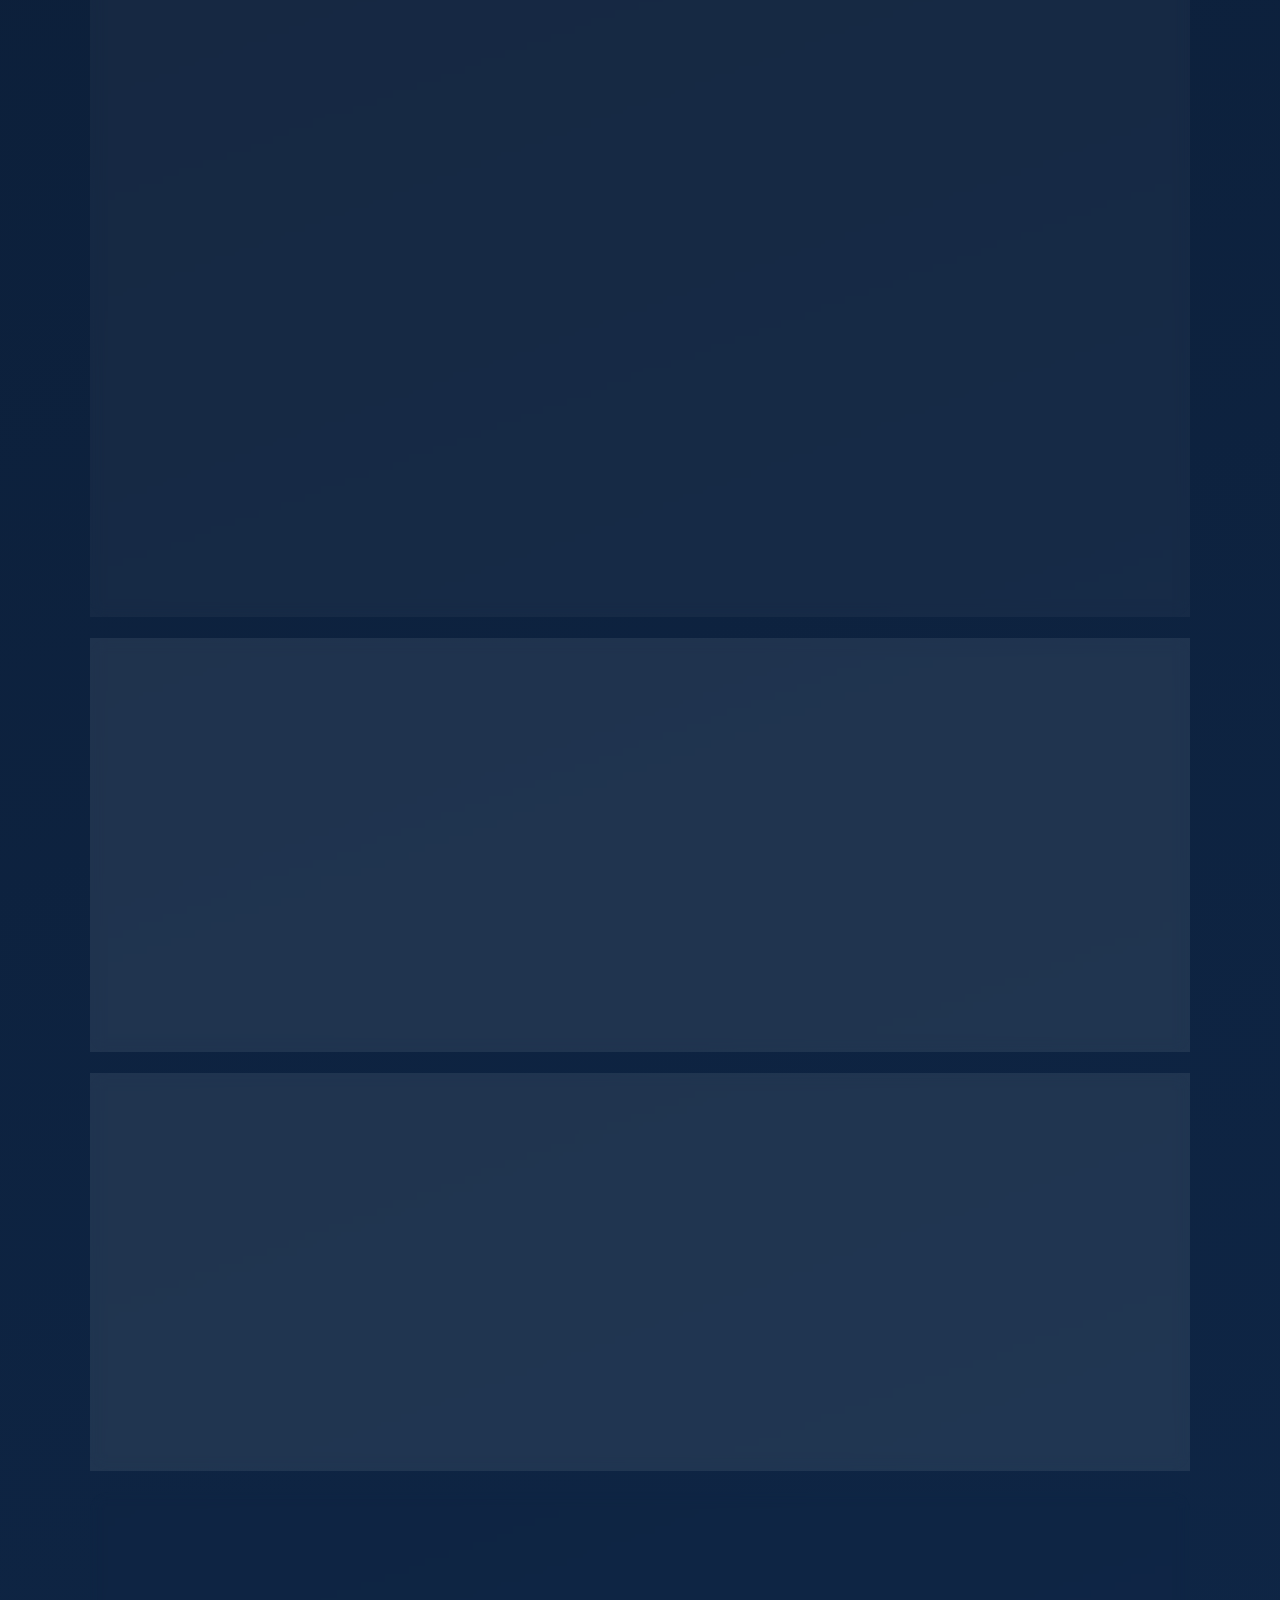
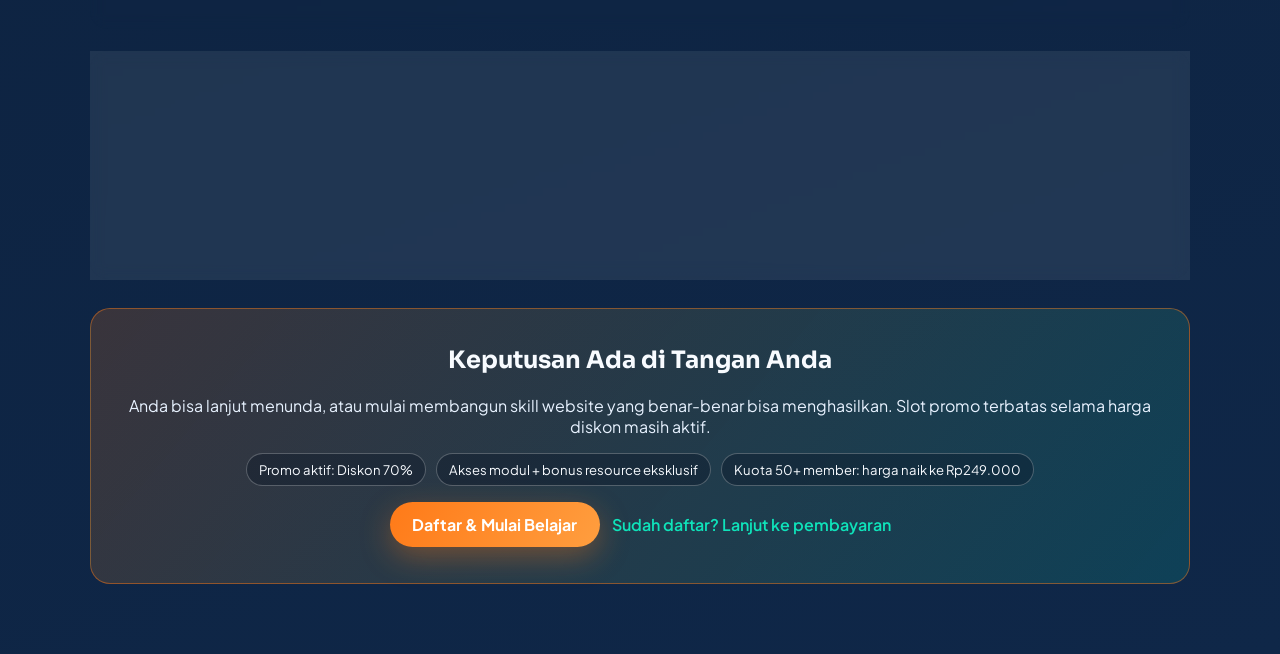
==== commit 6b720e83: "finish landing page" ====
--- a/index.html
+++ b/index.html
@@ -15,24 +15,20 @@
   <div class="bg-glow bg-glow-left"></div>
   <div class="bg-glow bg-glow-right"></div>
 
-  <header class="site-header container">
+  <header class="site-header home-header container">
     <h1 class="brand">AN Digital Academy</h1>
-    <nav class="nav-actions">
-      <a href="login.html" class="btn btn-outline">Login</a>
-      <a href="register.html" class="btn btn-primary">Daftar</a>
-    </nav>
   </header>
 
   <main>
-    <section class="hero container">
-      <span class="pill">Program Intensif Website + Client Acquisition</span>
-      <h2>Belajar Skill Website yang<br>Langsung Bisa Dijual</h2>
-      <p>Dari nol sampai dapat client: Anda dibimbing membangun website, membentuk penawaran jasa, dan menjalankan strategi closing ala profesional, dengan biaya terjangkau untuk jalur belajar otodidak.</p>
+    <section class="hero hero-main container">
+      <span class="pill">Program Intensif Pemrograman + Skill Digital</span>
+      <h2>Belajar Pemrograman dari Nol<br>Tanpa Harus Kuliah Dulu</h2>
+      <p>Dirancang untuk pemula: Anda dibimbing memahami dasar pemrograman, praktik bikin project nyata, sampai punya skill yang bisa dipakai kerja atau jadi jasa. Cocok untuk jalur belajar otodidak dengan biaya terjangkau.</p>
 
       <div class="hero-proof">
         <span>100+ source code siap pakai</span>
-        <span>Template script closing</span>
-        <span>Metode praktis untuk pemula</span>
+        <span>Cocok untuk pemula non-IT</span>
+        <span>Bisa mulai tanpa kuliah</span>
       </div>
 
       <div class="price-box">
@@ -47,10 +43,10 @@
 
       <div class="hero-actions">
         <a href="register.html" class="btn btn-primary">Ambil Slot Sekarang</a>
-        <a href="login.html" class="btn btn-outline">Saya Sudah Terdaftar</a>
-      </div>
-
-      <p class="hero-note">Tanpa pengalaman sebelumnya. Tanpa istilah teknis yang membingungkan. Bisa dipelajari otodidak tanpa harus kuliah atau menunggu pendidikan formal.</p>
+        <a href="login.html" class="text-link">Sudah terdaftar? Login di sini</a>
+      </div>
+
+      <p class="hero-note">Tanpa pengalaman sebelumnya. Materi dibuat sederhana dan step-by-step, jadi Anda tetap bisa mulai walau belum kuliah atau bukan dari jurusan IT.</p>
     </section>
 
     <section class="container stats-strip">
@@ -74,8 +70,8 @@
 
     <section class="container card card-wide visual-spotlight">
       <div class="spotlight-copy">
-        <h3>Belajar dengan Simulasi Workflow Nyata</h3>
-        <p>Bukan cuma lihat video, Anda diarahkan seperti sedang menangani project client sungguhan: dari brief, desain, build, sampai penawaran jasa.</p>
+        <h3>Belajar dengan Simulasi Project Nyata</h3>
+        <p>Bukan cuma lihat video, Anda diarahkan seperti sedang mengerjakan project sungguhan: dari memahami kebutuhan, bikin solusi, sampai siap dipakai untuk portofolio dan kerja.</p>
       </div>
       <div class="workflow-mockup" aria-hidden="true">
         <div class="workflow-header">
@@ -136,10 +132,10 @@
       <article class="card">
         <h3>Yang Anda Dapatkan di Program Ini</h3>
         <ul class="feature-list">
-          <li>Blueprint belajar dari dasar sampai dapat client pertama</li>
-          <li>Sistem pembuatan website cepat dengan bantuan AI</li>
-          <li>Template penawaran, paket harga, dan script chat closing</li>
-          <li>Strategi organic + Meta Ads untuk mempercepat lead masuk</li>
+          <li>Blueprint belajar dari dasar pemrograman sampai siap praktik</li>
+          <li>Sistem pembuatan project cepat dengan bantuan AI</li>
+          <li>Latihan project untuk portofolio dan persiapan kerja</li>
+          <li>Panduan ubah skill jadi penghasilan dari jasa digital</li>
         </ul>
       </article>
     </section>
@@ -149,7 +145,7 @@
       <div class="stack-grid">
         <article class="stack-item">
           <strong>Modul Praktikal 8 Tahap</strong>
-          <span>Dari dasar website, closing, sampai scale income digital.</span>
+          <span>Dari dasar pemrograman, praktik project, sampai scale income digital.</span>
         </article>
         <article class="stack-item">
           <strong>100+ Source Code Profesional</strong>
@@ -171,8 +167,8 @@
       <div class="roadmap-track">
         <article class="roadmap-step">
           <span class="step-dot">1</span>
-          <h4>Dasar HTML &amp; CSS untuk Pemula</h4>
-          <p>Pahami pondasi pembuatan website dari nol dengan bahasa yang mudah diikuti.</p>
+          <h4>Dasar Logika Pemrograman untuk Pemula</h4>
+          <p>Pahami pondasi coding dari nol dengan bahasa yang mudah diikuti.</p>
         </article>
         <article class="roadmap-step">
           <span class="step-dot">2</span>
@@ -182,12 +178,12 @@
         <article class="roadmap-step">
           <span class="step-dot">3</span>
           <h4>Eksplorasi 100+ Source Code</h4>
-          <p>Belajar dari referensi siap pakai agar desain website lebih cepat dan profesional.</p>
+          <p>Belajar dari referensi siap pakai agar proses bikin project lebih cepat dan rapi.</p>
         </article>
         <article class="roadmap-step">
           <span class="step-dot">4</span>
-          <h4>Membuat Website dengan Bantuan AI</h4>
-          <p>Bangun website dari nol hingga online/deploy dengan workflow modern berbasis AI.</p>
+          <h4>Membuat Project Pemrograman dengan Bantuan AI</h4>
+          <p>Bangun project dari nol hingga siap dipakai dengan workflow modern berbasis AI.</p>
         </article>
         <article class="roadmap-step">
           <span class="step-dot">5</span>
@@ -213,46 +209,112 @@
       <p class="closing-note">Bonus akhir: Tools, template, dan resource siap pakai untuk mempercepat eksekusi.</p>
     </section>
 
+    <section class="container card card-wide income-proof">
+      <div class="income-proof-head">
+        <span class="income-kicker">Bukti Real Dari Lapangan</span>
+        <h3>Testimoni Pendapatan Dengan Screenshot Asli</h3>
+        <p class="income-headline">Raih penghasilan dari skill pemrograman dan project digital, walau Anda mulai dari nol.</p>
+        <div class="income-hooks" aria-label="Copywriting pendukung">
+          <span>Mulai dari skill dasar, lanjut jadi income bulanan</span>
+          <span>Bukti transaksi real, bukan sekadar kata-kata</span>
+          <span>Tanpa harus kuliah dulu, Anda tetap bisa mulai</span>
+        </div>
+      </div>
+
+      <div class="income-block">
+        <h4>Total Penghasilan Selama 1 Bulan</h4>
+        <div class="income-gallery monthly-gallery">
+          <figure class="income-shot">
+            <img src="assets/img/penghasilan%20bulanan1.jpeg" alt="Bukti penghasilan bulanan periode Maret">
+            <figcaption>Statement Maret: total uang masuk bulanan.</figcaption>
+          </figure>
+          <figure class="income-shot">
+            <img src="assets/img/penghasilan%20bulanan2.jpeg" alt="Bukti penghasilan bulanan periode Februari">
+            <figcaption>Statement Februari: total uang masuk bulanan.</figcaption>
+          </figure>
+          <figure class="income-shot">
+            <img src="assets/img/penghasilan%20bulanan3.jpeg" alt="Bukti penghasilan bulanan periode Agustus">
+            <figcaption>Statement Agustus: total uang masuk bulanan.</figcaption>
+          </figure>
+        </div>
+      </div>
+
+      <div class="income-block">
+        <h4>Transaksi Pembayaran Jasa Website</h4>
+        <div class="income-gallery transaction-gallery">
+          <figure class="income-shot">
+            <img src="assets/img/WhatsApp%20Image%202026-04-06%20at%2002.21.56.jpeg" alt="Bukti transaksi jasa website senilai Rp500.000">
+            <figcaption>Project landing page UMKM - Rp500.000</figcaption>
+          </figure>
+          <figure class="income-shot">
+            <img src="assets/img/WhatsApp%20Image%202026-04-06%20at%2002.22.20.jpeg" alt="Bukti transfer jasa website senilai Rp450.000">
+            <figcaption>Revisi website profile - Rp450.000</figcaption>
+          </figure>
+          <figure class="income-shot">
+            <img src="assets/img/fbbsfb.jpeg" alt="Bukti transfer jasa website senilai Rp1.050.000">
+            <figcaption>Paket website + optimasi basic SEO - Rp1.050.000</figcaption>
+          </figure>
+          <figure class="income-shot">
+            <img src="assets/img/fdbzf.jpeg" alt="Bukti transaksi jasa website senilai Rp1.000.000">
+            <figcaption>Website bisnis + integrasi WhatsApp - Rp1.000.000</figcaption>
+          </figure>
+          <figure class="income-shot">
+            <img src="assets/img/svcsfds.jpeg" alt="Bukti transaksi jasa website senilai Rp805.000">
+            <figcaption>Maintenance dan update halaman produk - Rp805.000</figcaption>
+          </figure>
+          <figure class="income-shot">
+            <img src="assets/img/cv%20.jpeg" alt="Bukti transaksi jasa website senilai Rp600.000">
+            <figcaption>Landing page campaign promosi - Rp600.000</figcaption>
+          </figure>
+          <figure class="income-shot">
+            <img src="assets/img/xc%20bfdh.jpeg" alt="Bukti transaksi jasa website senilai Rp555.000">
+            <figcaption>Redesign tampilan mobile website - Rp555.000</figcaption>
+          </figure>
+        </div>
+      </div>
+
+    </section>
+
     <section class="container card card-wide testimonials">
       <div class="testimonials-head">
-        <h3>Apa Kata Mereka?</h3>
-        <p>Feedback nyata dari peserta yang sudah menjalani program dan mulai menghasilkan dari skill website.</p>
+        <h3>Yang Sudah Join, Sudah Mulai Menghasilkan</h3>
+        <p>Bahasa sederhana, langkah jelas, dan hasilnya nyata. Banyak yang awalnya gaji pas-pasan, sekarang punya tambahan dari skill pemrograman dan jasa digital.</p>
       </div>
 
       <div class="quote-grid">
         <article class="testimonial-card">
           <div class="testimonial-top">
             <span class="rating">★★★★★</span>
-            <span class="result-tag">Client Pertama di Minggu 2</span>
-          </div>
-          <blockquote>"Saya mulai benar-benar dari nol, tapi roadmap-nya jelas banget. Minggu ke-2 sudah bisa bikin landing page berbayar untuk client pertama saya."</blockquote>
+            <span class="result-tag">Tambahan Penghasilan Pertama</span>
+          </div>
+            <blockquote>"Saya kerja di toko dengan gaji sekitar Rp2,4 juta per bulan. Setelah ikut kelas ini dan belajar coding pelan-pelan, saya dapat project digital pertama Rp700 ribu. Buat saya ini ngebantu banget nambah pemasukan."</blockquote>
           <div class="testimonial-user">
             <strong>Rina Putri</strong>
-            <span>Freelancer Pemula</span>
+            <span>Karyawan Toko</span>
           </div>
         </article>
 
         <article class="testimonial-card featured">
           <div class="testimonial-top">
             <span class="rating">★★★★★</span>
-            <span class="result-tag">Closing Lebih Percaya Diri</span>
-          </div>
-          <blockquote>"Bukan cuma belajar bikin website. Saya juga dapat script penawaran dan teknik komunikasi yang bikin saya lebih pede waktu closing."</blockquote>
+            <span class="result-tag">Gaji Tetap, Income Sampingan Jalan</span>
+          </div>
+            <blockquote>"Saya kerja kantoran, gaji bulanan biasa aja dan kadang masih kurang. Dari materi coding + cara nawarin jasa yang simpel, saya mulai berani ambil project. Sekarang hampir tiap bulan ada tambahan Rp9 juta sampai Rp12 juta."</blockquote>
           <div class="testimonial-user">
             <strong>Fajar Ramadhan</strong>
-            <span>Mahasiswa</span>
+            <span>Karyawan Swasta</span>
           </div>
         </article>
 
         <article class="testimonial-card">
           <div class="testimonial-top">
             <span class="rating">★★★★★</span>
-            <span class="result-tag">Proses Kerja Lebih Cepat</span>
-          </div>
-          <blockquote>"Materi AI dan 100+ source code-nya game changer. Workflow saya jadi jauh lebih cepat, hasil desain juga terlihat lebih profesional."</blockquote>
+            <span class="result-tag">Cocok Untuk Orang Awam</span>
+          </div>
+            <blockquote>"Saya bukan anak IT dan awalnya takut karena merasa gaptek. Ternyata materi pemrogramannya gampang diikutin. Dari project kecil-kecilan, sekarang saya sudah pernah pegang job sampai Rp3,5 juta per project."</blockquote>
           <div class="testimonial-user">
             <strong>Nadia Amalia</strong>
-            <span>Mahasiswa</span>
+            <span>Ibu Rumah Tangga</span>
           </div>
         </article>
       </div>
@@ -318,7 +380,7 @@
       </div>
       <div class="hero-actions">
         <a href="register.html" class="btn btn-primary">Daftar & Mulai Belajar</a>
-        <a href="payment.html" class="btn btn-outline">Lanjut ke Pembayaran</a>
+        <a href="payment.html" class="text-link">Sudah daftar? Lanjut ke pembayaran</a>
       </div>
     </section>
   </main>
--- a/style.css
+++ b/style.css
@@ -94,13 +94,54 @@
   justify-content: flex-end;
 }
 
+.nav-actions .text-link,
+.hero-actions .text-link {
+  font-weight: 600;
+  display: inline-flex;
+  align-items: center;
+  justify-content: center;
+}
+
 .hero-actions {
   justify-content: center;
   margin-top: 4px;
 }
 
+.hero .hero-actions {
+  width: min(560px, 100%);
+  margin: 10px auto 0;
+}
+
 .hero-actions .btn {
   min-width: 210px;
+}
+
+.hero .hero-actions .text-link {
+  padding: 10px 2px;
+  line-height: 1.2;
+}
+
+.home-header {
+  justify-content: center;
+  padding: 28px 0 8px;
+}
+
+.home-header .brand {
+  text-align: center;
+}
+
+.hero-main {
+  padding-top: 52px;
+}
+
+.hero-main h2 {
+  max-width: 860px;
+  margin-left: auto;
+  margin-right: auto;
+}
+
+.hero-main p {
+  max-width: 760px;
 }
 
 .btn {
@@ -482,6 +523,132 @@
   line-height: 1.55;
 }
 
+.income-proof {
+  border-color: rgba(255, 193, 94, 0.36);
+  background:
+    radial-gradient(720px 260px at 0% 0%, rgba(255, 122, 24, 0.2), transparent 58%),
+    radial-gradient(640px 260px at 100% 0%, rgba(15, 227, 186, 0.14), transparent 62%),
+    rgba(255, 255, 255, 0.04);
+}
+
+.income-proof-head {
+  text-align: center;
+}
+
+.income-kicker {
+  display: inline-flex;
+  padding: 5px 12px;
+  border-radius: 999px;
+  border: 1px solid rgba(255, 186, 101, 0.5);
+  background: rgba(255, 122, 24, 0.15);
+  color: #ffe6c7;
+  font-size: 0.75rem;
+  font-weight: 700;
+}
+
+.income-proof-head h3 {
+  margin: 10px 0 8px;
+}
+
+.income-headline {
+  margin: 0 auto;
+  max-width: 760px;
+  color: #fff3df;
+  font-size: 1rem;
+  line-height: 1.65;
+  font-weight: 700;
+}
+
+.income-hooks {
+  margin: 10px auto 0;
+  display: flex;
+  gap: 8px;
+  justify-content: center;
+  flex-wrap: wrap;
+  max-width: 900px;
+}
+
+.income-hooks span {
+  border: 1px solid rgba(255, 255, 255, 0.24);
+  border-radius: 999px;
+  padding: 6px 12px;
+  font-size: 0.77rem;
+  color: #e7f2ff;
+  background: rgba(9, 23, 43, 0.52);
+}
+
+.income-proof-head p {
+  margin: 0 auto;
+  max-width: 780px;
+  color: var(--text-soft);
+  line-height: 1.7;
+}
+
+.income-block {
+  margin-top: 16px;
+}
+
+.income-block h4 {
+  margin: 0 0 10px;
+  font-size: 1.02rem;
+  color: #f7fbff;
+}
+
+.income-gallery {
+  display: grid;
+  gap: 12px;
+}
+
+.monthly-gallery {
+  grid-template-columns: repeat(3, minmax(0, 1fr));
+}
+
+.transaction-gallery {
+  grid-template-columns: repeat(4, minmax(0, 1fr));
+}
+
+.income-shot {
+  margin: 0;
+  border: 1px solid var(--line);
+  border-radius: 14px;
+  overflow: hidden;
+  background: rgba(255, 255, 255, 0.04);
+  display: grid;
+  grid-template-rows: auto 1fr;
+  transition: transform 0.22s ease, border-color 0.22s ease, box-shadow 0.22s ease;
+}
+
+.income-shot:hover {
+  transform: translateY(-3px);
+  border-color: rgba(255, 255, 255, 0.36);
+  box-shadow: 0 14px 28px rgba(4, 10, 22, 0.35);
+}
+
+.income-shot img {
+  width: 100%;
+  height: 100%;
+  max-height: 340px;
+  object-fit: cover;
+  display: block;
+}
+
+.income-shot figcaption {
+  margin: 0;
+  padding: 9px 10px;
+  font-size: 0.79rem;
+  line-height: 1.5;
+  color: #d6e7fb;
+  border-top: 1px solid rgba(255, 255, 255, 0.14);
+  background: rgba(9, 23, 43, 0.5);
+}
+
+.income-note {
+  margin: 16px 0 0;
+  text-align: center;
+  color: #e1eeff;
+  line-height: 1.65;
+}
+
 .testimonials {
   text-align: center;
 }
@@ -696,6 +863,55 @@
   border-radius: 18px;
   padding: 24px;
   backdrop-filter: blur(7px);
+}
+
+.download-module-panel {
+  border-color: rgba(15, 227, 186, 0.38);
+  background: linear-gradient(135deg, rgba(15, 227, 186, 0.1), rgba(255, 255, 255, 0.05));
+}
+
+.download-module-btn {
+  margin-top: 8px;
+}
+
+
+.learning-resources-panel {
+  border-color: rgba(255, 122, 24, 0.4);
+  background: linear-gradient(135deg, rgba(255, 122, 24, 0.12), rgba(255, 255, 255, 0.05));
+}
+
+.learning-grid {
+  margin-top: 12px;
+  display: grid;
+  grid-template-columns: repeat(2, minmax(0, 1fr));
+  gap: 10px;
+}
+
+.learning-item {
+  text-decoration: none;
+  border: 1px solid var(--line);
+  border-radius: 12px;
+  padding: 12px;
+  background: rgba(255, 255, 255, 0.04);
+  display: grid;
+  gap: 4px;
+  transition: transform 0.2s ease, border-color 0.2s ease, background 0.2s ease;
+}
+
+.learning-item strong {
+  color: #ffffff;
+  font-size: 0.95rem;
+}
+
+.learning-item span {
+  color: var(--text-soft);
+  font-size: 0.82rem;
+}
+
+.learning-item:hover {
+  transform: translateY(-2px);
+  border-color: var(--accent);
+  background: rgba(15, 227, 186, 0.1);
 }
 
 .panel h2 {
@@ -939,12 +1155,22 @@
     grid-template-columns: 1fr;
   }
 
+  .monthly-gallery,
+  .transaction-gallery {
+    grid-template-columns: repeat(2, minmax(0, 1fr));
+  }
+
   .site-header {
     flex-direction: column;
     align-items: stretch;
     gap: 12px;
   }
 
+  .home-header {
+    align-items: center;
+    padding-top: 18px;
+  }
+
   .nav-actions,
   .hero-actions {
     width: 100%;
@@ -953,6 +1179,12 @@
   .nav-actions {
     display: grid;
     grid-template-columns: repeat(2, minmax(0, 1fr));
+  }
+
+  .nav-actions .text-link,
+  .hero-actions .text-link {
+    width: 100%;
+    min-height: 42px;
   }
 
   .hero-actions {
@@ -970,8 +1202,16 @@
     grid-template-columns: 1fr;
   }
 
+  .learning-grid {
+    grid-template-columns: repeat(2, minmax(0, 1fr));
+  }
+
   .hero {
     padding: 48px 0 30px;
+  }
+
+  .hero-main {
+    padding-top: 38px;
   }
 
   .hero-proof {
@@ -1007,6 +1247,15 @@
     width: min(1100px, 94%);
   }
 
+  .site-header {
+    padding: 16px 0 10px;
+    gap: 10px;
+  }
+
+  .home-header {
+    padding: 14px 0 6px;
+  }
+
   .bg-glow {
     opacity: 0.18;
     filter: blur(90px);
@@ -1014,6 +1263,16 @@
 
   .brand {
     font-size: 1.2rem;
+  }
+
+  .btn {
+    padding: 11px 16px;
+    font-size: 0.9rem;
+  }
+
+  .nav-actions {
+    grid-template-columns: 1fr;
+    gap: 8px;
   }
 
   .pill {
@@ -1022,6 +1281,14 @@
     margin-bottom: 14px;
   }
 
+  .hero {
+    padding: 34px 0 24px;
+  }
+
+  .hero-main {
+    padding-top: 26px;
+  }
+
   .hero h2 {
     font-size: clamp(1.5rem, 8vw, 2rem);
     line-height: 1.25;
@@ -1040,9 +1307,19 @@
     font-size: 0.72rem;
   }
 
+  .hero-proof {
+    justify-content: center;
+    gap: 8px;
+  }
+
   .slot-alert,
   .business-contact {
     font-size: 0.8rem;
+  }
+
+  .price-box {
+    padding: 10px 12px;
+    gap: 10px;
   }
 
   .old {
@@ -1077,6 +1354,143 @@
     gap: 10px;
   }
 
+  .card,
+  .panel,
+  .cta {
+    border-radius: 14px;
+  }
+
+  .card,
+  .panel {
+    padding: 16px;
+  }
+
+  .stack-item,
+  .roadmap-step,
+  .closing-grid div,
+  .compare-side,
+  .class-card,
+  .stat-item {
+    padding: 11px;
+  }
+
+  .cta {
+    margin: 22px auto 38px;
+    padding: 20px 14px;
+  }
+
+  .urgency-bar {
+    gap: 8px;
+  }
+
+  .urgency-bar span {
+    width: 100%;
+    text-align: center;
+  }
+
+  .monthly-gallery {
+    grid-template-columns: 1fr;
+    gap: 10px;
+  }
+
+  .transaction-gallery {
+    grid-template-columns: repeat(2, minmax(0, 1fr));
+    gap: 8px;
+  }
+
+  .income-shot {
+    width: 100%;
+    margin: 0;
+  }
+
+  .income-shot img {
+    height: 158px;
+    max-height: 158px;
+    object-fit: contain;
+    object-position: center top;
+    padding: 4px;
+    background: rgba(9, 23, 43, 0.7);
+  }
+
+  .monthly-gallery .income-shot img {
+    height: 200px;
+    max-height: 200px;
+  }
+
+  .income-headline {
+    font-size: 0.9rem;
+  }
+
+  .income-hooks {
+    justify-content: flex-start;
+  }
+
+  .income-hooks span {
+    font-size: 0.71rem;
+    padding: 5px 9px;
+  }
+
+  .income-shot figcaption {
+    font-size: 0.76rem;
+    padding: 8px 9px;
+  }
+
+  .panel h2 {
+    font-size: 1.25rem;
+  }
+
+  .muted {
+    font-size: 0.88rem;
+    line-height: 1.55;
+  }
+
+  input,
+  select,
+  textarea {
+    font-size: 16px;
+    padding: 10px 11px;
+  }
+
+  .form-footer {
+    flex-direction: column;
+    align-items: stretch;
+  }
+
+  .form-footer .btn {
+    width: 100%;
+  }
+
+  .method-item {
+    flex-direction: column;
+    align-items: flex-start;
+    gap: 6px;
+  }
+
+  .qris-box {
+    padding: 12px;
+    border-radius: 12px;
+  }
+
+  .qris-image {
+    width: min(220px, 100%);
+  }
+
+  .learning-grid,
+  .class-grid {
+    grid-template-columns: 1fr;
+  }
+
+  .table-wrap {
+    border: 1px solid var(--line);
+    border-radius: 10px;
+  }
+
+  th,
+  td {
+    padding: 9px 7px;
+    font-size: 0.82rem;
+  }
+
   .testimonial-card {
     padding: 12px;
   }
